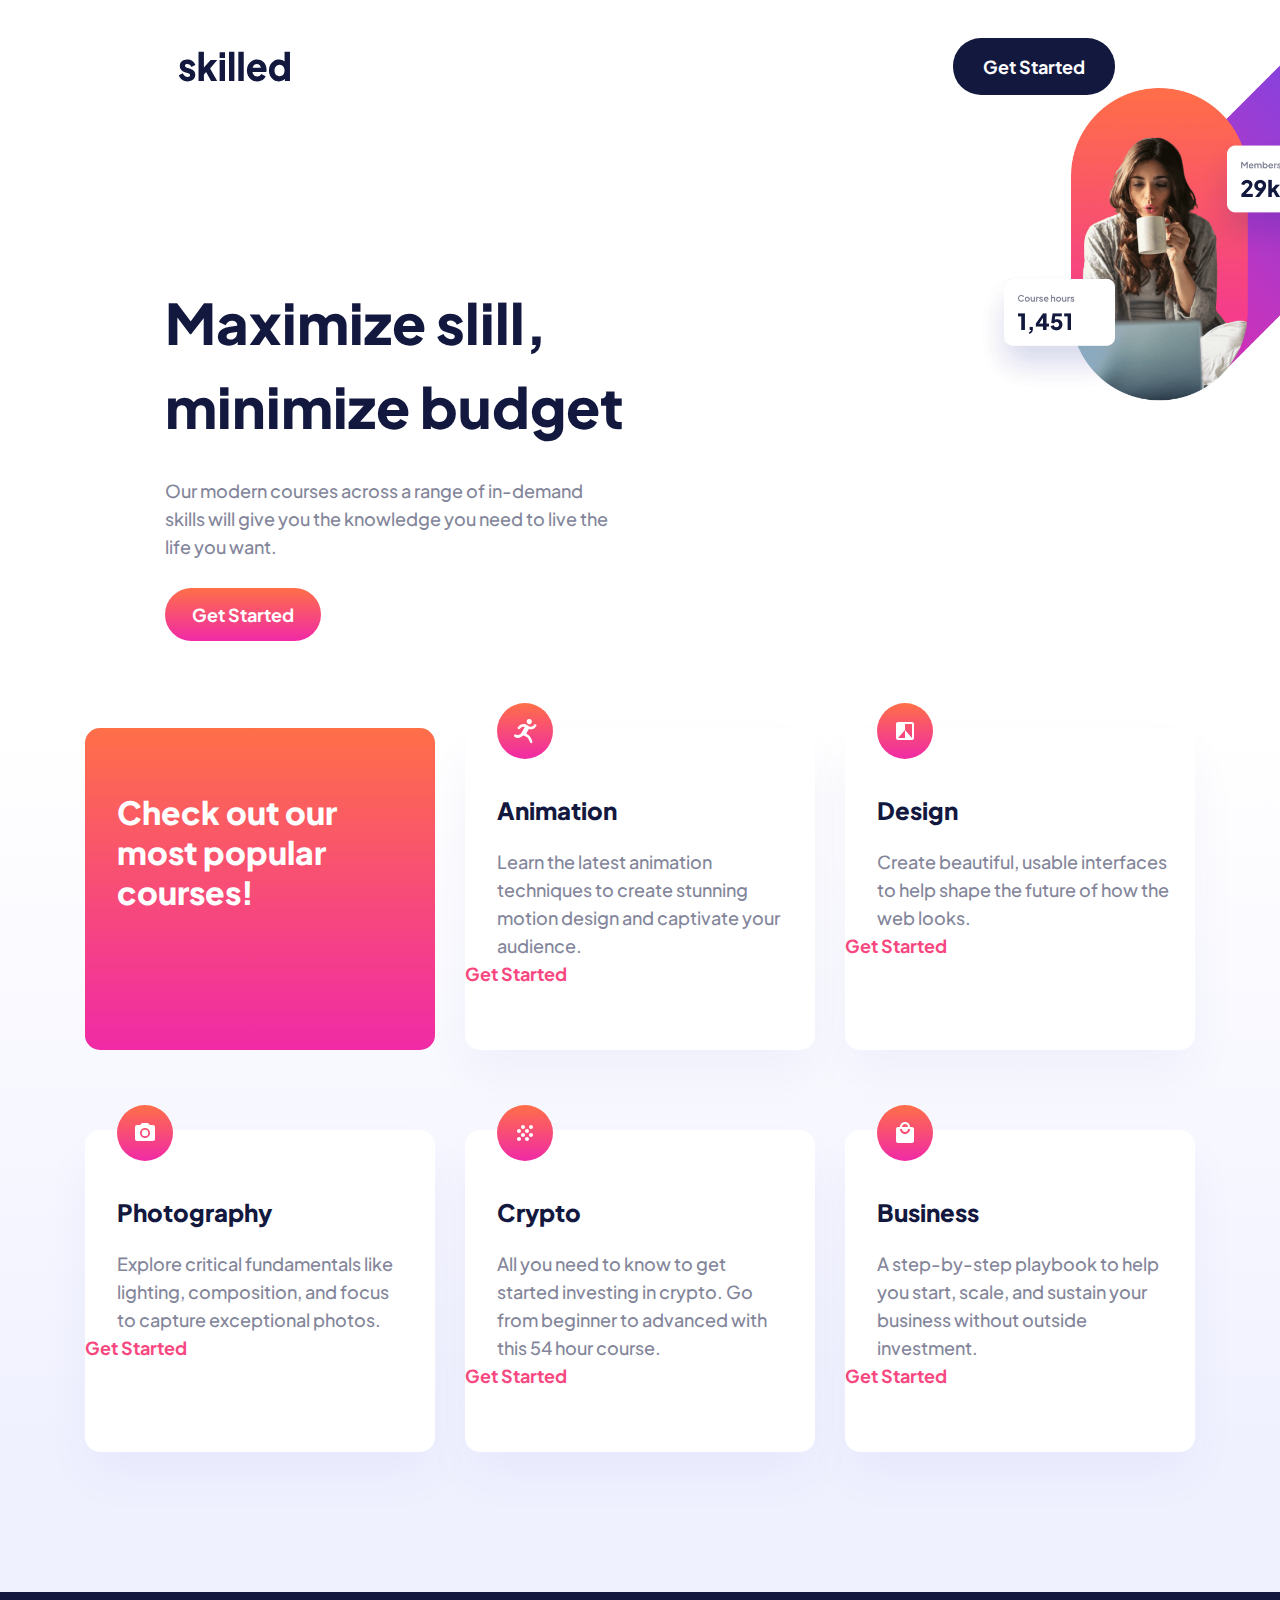
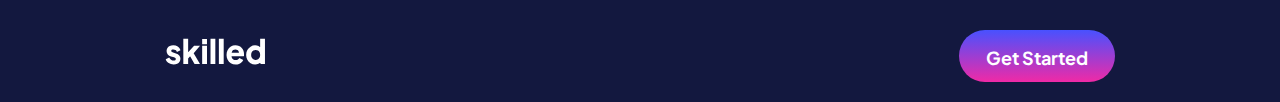
==== skilled-elearning-landing-page/index.html @ 68478321 "Add files via upload" ====
<!DOCTYPE html>
<html lang="en">
  <head>
    <meta charset="UTF-8" />
    <meta name="viewport" content="width=device-width, initial-scale=1.0" />

    <link rel="preconnect" href="https://fonts.googleapis.com" />
    <link rel="preconnect" href="https://fonts.gstatic.com" crossorigin />
    <link
      href="https://fonts.googleapis.com/css2?family=Plus+Jakarta+Sans:wght@400;500;700;800&display=swap"
      rel="stylesheet"
    />
    <link
      rel="icon"
      type="image/png"
      sizes="32x32"
      href="./assets/favicon-32x32.png"
    />
    <link rel="stylesheet" href="style.css" />

    <title>Frontend Mentor | Skilled e-learning landing page</title>
  </head>
  <body>
    <nav class="nav-flex">
      <img class="logo-nav" src="assets/logo-dark.svg" alt="icon" />
      <a class="btn-nav" href="#">Get Started</a>
    </nav>
    <section class="section-hero">
      <div class="flex-text">
        <h1 class="headr">Maximize slill, minimize budget</h1>
        <p class="text-hero">
          Our modern courses across a range of in-demand skills will give you
          the knowledge you need to live the life you want.
        </p>
        <a class="btn-hero" href="#">Get Started</a>
      </div>
      <div class="flex-img">
        <img class="img-hero" src="assets/image-hero-desktop@2x.png" alt="" />
      </div>
    </section>

    <div class="secnde">
      <section class="container-grid">
        <div class="text-min">
          <p>Check out our most popular courses!</p>
        </div>

        <div class="container">
          <img class="logo" src="assets/icon-animation.svg" alt="icon" />
          <strong class="heder-grid">Animation</strong>
          <p class="text-grid">
            Learn the latest animation techniques to create stunning motion
            design and captivate your audience.
          </p>
          <a class="btn-grid" href="#">Get Started</a>
        </div>

        <div class="container">
          <img class="logo" src="assets/icon-design.svg" alt="icon" />
          <strong class="heder-grid">Design</strong>
          <p class="text-grid">
            Create beautiful, usable interfaces to help shape the future of how
            the web looks.
          </p>
          <a class="btn-grid" href="#">Get Started</a>
        </div>

        <div class="container">
          <img class="logo" src="assets/icon-photography.svg" alt="icon" />
          <strong class="heder-grid">Photography</strong>
          <p class="text-grid">
            Explore critical fundamentals like lighting, composition, and focus
            to capture exceptional photos.
          </p>
          <a class="btn-grid" href="#">Get Started</a>
        </div>

        <div class="container">
          <img class="logo" src="assets/icon-crypto.svg" alt="icon" />
          <strong class="heder-grid">Crypto</strong>
          <p class="text-grid">
            All you need to know to get started investing in crypto. Go from
            beginner to advanced with this 54 hour course.
          </p>
          <a class="btn-grid" href="#">Get Started</a>
        </div>

        <div class="container">
          <img class="logo" src="assets/icon-business.svg" alt="icon" />
          <strong class="heder-grid">Business</strong>
          <p class="text-grid">
            A step-by-step playbook to help you start, scale, and sustain your
            business without outside investment.
          </p>
          <a class="btn-grid" href="#">Get Started</a>
        </div>
      </section>
      <footer class="footer">
        <img class="logo-light" src="assets/logo-light.svg" alt="logo" />
        <a class="btn-footer" href="#"> Get Started </a>
      </footer>
    </div>
  </body>
</html>
---- skilled-elearning-landing-page/style.css ----
/*
  1. Use a more-intuitive box-sizing model.
*/
*,
*::before,
*::after {
  box-sizing: border-box;
}
/*
  2. Remove default margin
*/
* {
  margin: 0;
}
/*
  Typographic tweaks!
  3. Add accessible line-height
  4. Improve text rendering
*/
body {
  line-height: 1.5;
  -webkit-font-smoothing: antialiased;
}
/*
  5. Improve media defaults
*/
img,
picture,
video,
canvas,
svg {
  display: block;
  max-width: 100%;
}
/*
  6. Remove built-in form typography styles
*/
input,
button,
textarea,
select {
  font: inherit;
}
/*
  7. Avoid text overflows
*/
p,
h1,
h2,
h3,
h4,
h5,
h6 {
  overflow-wrap: break-word;
}
/*
  8. Create a root stacking context
*/
#root,
#__next {
  isolation: isolate;
}
html {
  /* font-size: 10px; */
  /* 10px / 16px = 0.625 = 62.5% */
  /* percentage of user's browser font-size setting */
  font-size: 62.5%;
}
body {
  font-family: "Plus Jakarta Sans", sans-serif;
}

.nav-flex {
  display: flex;
  justify-content: space-between;
  padding: 3.8rem 16.5rem 0 16.5rem;
}

.logo-nav {
  padding: 1.3rem;
}

.btn-nav:link,
.btn-nav:visited {
  color: #fff;
  font-size: 1.8rem;
  font-weight: 700;
  text-decoration: none;
  border-radius: 2.8rem;
  padding: 15px 30px;

  background: var(--13183-f, #13183f);
}

.btn-nav:hover,
.btn-nav:active {
  background-color: #83869a;
}

.section-hero {
  display: flex;
  /* justify-content: space-between; */
}

.flex-img {
  width: 150rem;
}

.headr {
  font-size: 5.6rem;
  font-weight: 800;
  color: #13183f;
  display: inline-block;
  padding: 18.5rem 0 2.9rem 16.5rem;
}

.img-hero {
  max-width: 100%;
  margin: -182px 0 0 277px;
}

.text-hero {
  font-size: 1.8rem;
  font-weight: 500;
  line-height: 2.8rem;
  color: #83869a;
  padding: 0 8.6rem 4rem 16.5rem;
  width: 69.7rem;
}

.btn-hero:link,
.btn-hero:visited {
  font-size: 1.8rem;
  font-weight: 700;
  color: #fff;
  text-decoration: none;
  border-radius: 3.1rem;
  background: var(
    --gradient-1,
    linear-gradient(180deg, #ff6f48 0%, #f02aa6 100%)
  );
  margin-left: 16.5rem;
  padding: 15px 27px;
}

.btn-hero:hover,
.btn-hero:active {
  background: var(
    --gradient-1-hover,
    linear-gradient(
      0deg,
      rgba(255, 255, 255, 0.5) 0%,
      rgba(255, 255, 255, 0.5) 100%
    ),
    linear-gradient(180deg, #ff6f48 0%, #f02aa6 100%)
  );
}

/* ******************** */
/* SECTION */
/* ******************** */

.container-grid {
  display: grid;
  grid-template-columns: 350px 350px 350px;
  grid-template-rows: 322px 322px;
  row-gap: 8rem;
  column-gap: 3rem;
  justify-content: center;
  margin-top: 10rem;
  margin-bottom: 14rem;

  background: linear-gradient(180deg, #fff 0%, #f0f1ff 100%);
}

.secnde {
  background-color: #f0f1ff;
}

.container {
  background-color: #fff;
  box-shadow: 0px 25px 50px 0px rgba(6, 22, 141, 0.04);
  position: relative;
  border-radius: 15px;
}

.logo {
  position: absolute;
  top: -25px;
  left: 32px;
}

.heder-grid {
  font-size: 2.4rem;
  font-weight: 800;
  color: #13183f;
  display: inline-block;
  padding: 64px 20px 20px 32px;
}

.text-min {
  font-size: 3.2rem;
  font-weight: 800;
  line-height: 4rem;
  color: #fff;
  border-radius: 15px;
  background: var(
    --gradient-1,
    linear-gradient(180deg, #ff6f48 0%, #f02aa6 100%)
  );
}

.text-min p {
  padding: 6.4rem 3.2rem 0 3.2rem;
}

.text-grid {
  font-size: 1.8rem;
  font-weight: 500;
  line-height: 2.8rem;
  color: #83869a;
  padding: 0 2.5rem 0 3.2rem;
}

.btn-grid:link,
.btn-grid:visited {
  font-size: 1.8rem;
  font-weight: 700;
  color: #f74780;
  text-decoration: none;
  /* display: inline-block; */
  /* margin: 20px 20px 20px 3.2rem; */
}

.btn-grid:hover,
.btn-grid:active {
  color: #ffa7c3;
}

/* ******************** */
/* FOOTER */
/* ******************** */

.footer {
  background-color: #13183f;
  display: flex;
  justify-content: space-between;
  /* clear: both; */
  height: 11rem;
}

.logo-light {
  width: 100px;
  height: 27px;
  margin: 46px 0 0 16.5rem;
}

.btn-footer:link,
.btn-footer:visited {
  font-size: 1.8rem;
  font-weight: 700;
  color: #fff;
  text-decoration: none;
  border-radius: 28px;

  padding: 14px 27px;
  background: linear-gradient(180deg, #4851ff 0%, #f02aa6 100%);

  margin: 3.8rem 16.5rem 2rem 0;
}

.btn-footer:hover,
.btn-footer:active {
}
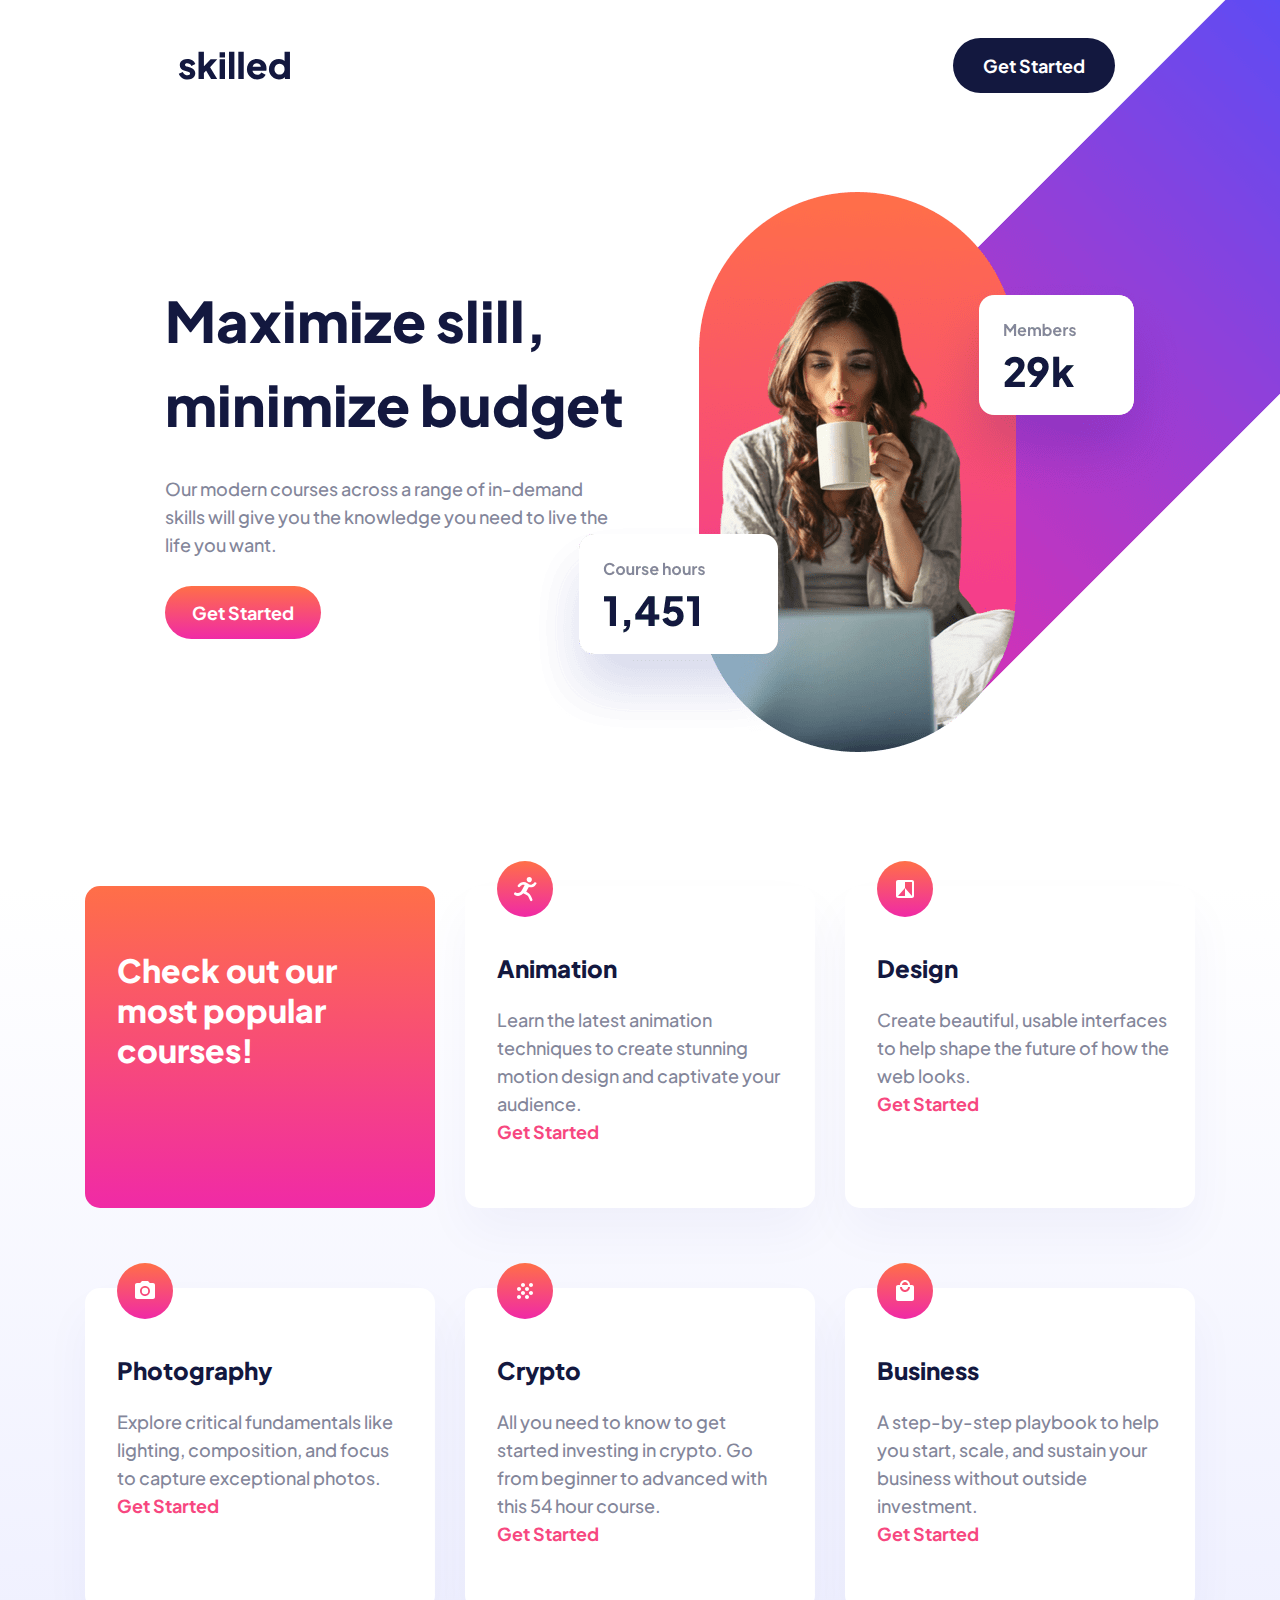
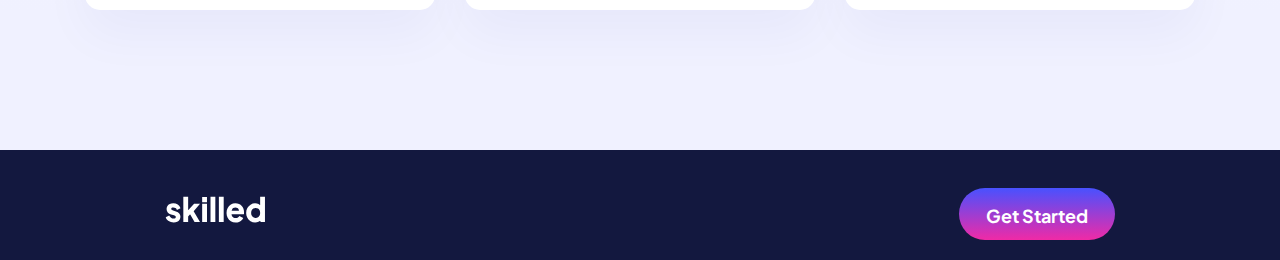
==== commit 727fd286: "Add files via upload" ====
--- a/skilled-elearning-landing-page/index.html
+++ b/skilled-elearning-landing-page/index.html
@@ -17,28 +17,41 @@
       href="./assets/favicon-32x32.png"
     />
     <link rel="stylesheet" href="style.css" />
+    <link rel="stylesheet" href="queries.css" />
 
     <title>Frontend Mentor | Skilled e-learning landing page</title>
   </head>
   <body>
-    <nav class="nav-flex">
-      <img class="logo-nav" src="assets/logo-dark.svg" alt="icon" />
-      <a class="btn-nav" href="#">Get Started</a>
-    </nav>
-    <section class="section-hero">
-      <div class="flex-text">
-        <h1 class="headr">Maximize slill, minimize budget</h1>
-        <p class="text-hero">
-          Our modern courses across a range of in-demand skills will give you
-          the knowledge you need to live the life you want.
-        </p>
-        <a class="btn-hero" href="#">Get Started</a>
-      </div>
-      <div class="flex-img">
-        <img class="img-hero" src="assets/image-hero-desktop@2x.png" alt="" />
-      </div>
+    <section>
+      <nav class="nav-flex">
+        <img class="logo-nav" src="assets/logo-dark.svg" alt="icon" />
+        <a class="btn-nav" href="#">Get Started</a>
+      </nav>
+      <section class="section-hero">
+        <div class="flex-text">
+          <h1 class="headr">Maximize slill, minimize budget</h1>
+          <p class="text-hero">
+            Our modern courses across a range of in-demand skills will give you
+            the knowledge you need to live the life you want.
+          </p>
+          <a class="btn-hero" href="#">Get Started</a>
+        </div>
+        <div class="flex-img">
+          <picture>
+            <source
+              media="(max-width: 24rem)"
+              srcset="assets/image-hero-mobile.png"
+            />
+
+            <source
+              media="(max-width: 48rem)"
+              srcset="assets/image-hero-tablet.png"
+            />
+            <img class="img-hero" src="assets/image-hero-desktop.png" alt="" />
+          </picture>
+        </div>
+      </section>
     </section>
-
     <div class="secnde">
       <section class="container-grid">
         <div class="text-min">
--- a/skilled-elearning-landing-page/style.css
+++ b/skilled-elearning-landing-page/style.css
@@ -68,12 +68,15 @@
 }
 body {
   font-family: "Plus Jakarta Sans", sans-serif;
+  /* max-width: 1440px; */
+  overflow-x: hidden;
 }
 
 .nav-flex {
   display: flex;
   justify-content: space-between;
   padding: 3.8rem 16.5rem 0 16.5rem;
+  position: relative;
 }
 
 .logo-nav {
@@ -87,9 +90,9 @@
   font-weight: 700;
   text-decoration: none;
   border-radius: 2.8rem;
-  padding: 15px 30px;
-
-  background: var(--13183-f, #13183f);
+  padding: 14px 30px;
+  background-color: #13183f;
+  display: inline-block;
 }
 
 .btn-nav:hover,
@@ -98,7 +101,7 @@
 }
 
 .section-hero {
-  display: flex;
+  /* display: flex; */
   /* justify-content: space-between; */
 }
 
@@ -112,11 +115,16 @@
   color: #13183f;
   display: inline-block;
   padding: 18.5rem 0 2.9rem 16.5rem;
+  width: 780px;
 }
 
 .img-hero {
   max-width: 100%;
-  margin: -182px 0 0 277px;
+  /* margin: -182px 0 0 277px; */
+  position: absolute;
+  top: -122px;
+  right: -291px;
+  overflow: hidden;
 }
 
 .text-hero {
@@ -167,7 +175,7 @@
   row-gap: 8rem;
   column-gap: 3rem;
   justify-content: center;
-  margin-top: 10rem;
+  margin-top: 26rem;
   margin-bottom: 14rem;
 
   background: linear-gradient(180deg, #fff 0%, #f0f1ff 100%);
@@ -230,6 +238,7 @@
   text-decoration: none;
   /* display: inline-block; */
   /* margin: 20px 20px 20px 3.2rem; */
+  margin-left: 3.2rem;
 }
 
 .btn-grid:hover,
@@ -267,8 +276,18 @@
   background: linear-gradient(180deg, #4851ff 0%, #f02aa6 100%);
 
   margin: 3.8rem 16.5rem 2rem 0;
+  display: inline-block;
 }
 
 .btn-footer:hover,
 .btn-footer:active {
-}
+  background: var(
+    --gradient-2-hover,
+    linear-gradient(
+      0deg,
+      rgba(255, 255, 255, 0.5) 0%,
+      rgba(255, 255, 255, 0.5) 100%
+    ),
+    linear-gradient(180deg, #4851ff 0%, #f02aa6 100%)
+  );
+}
--- a/skilled-elearning-landing-page/queries.css
+++ b/skilled-elearning-landing-page/queries.css
@@ -0,0 +1,143 @@
+/************************/
+/* BELOW 768PX (Tablats)*/
+/************************/
+
+@media (max-width: 48em) {
+  .nav-flex {
+    padding: 3.1rem 4rem 0 3.9rem;
+  }
+
+  .logo-nav {
+    padding: 14px;
+  }
+
+  .btn-nav:link,
+  .btn-nav:visited {
+    padding: 15px 31px;
+  }
+
+  .headr {
+    font-size: 4rem;
+    padding: 10.5rem 0 2.5rem 3.9rem;
+    width: 440px;
+  }
+  .text-hero {
+    font-size: 1.6rem;
+    padding: 0 8.6rem 3.4rem 3.9rem;
+    width: 51.7rem;
+  }
+
+  .btn-hero:link,
+  .btn-hero:visited {
+    margin-left: 3.9rem;
+  }
+
+  .img-hero {
+    max-width: 84%;
+    top: -35px;
+    right: -228px;
+  }
+
+  .container-grid {
+    grid-template-columns: 339px 339px;
+    grid-template-rows: 259px 259px 259px;
+  }
+
+  .heder-grid {
+    font-size: 2rem;
+    padding: 56px 20px 20px 32px;
+  }
+
+  .text-min {
+    font-size: 2.4rem;
+    line-height: 32px;
+  }
+
+  .text-min p {
+    padding: 5.6rem 3.2rem 0 3.2rem;
+  }
+
+  .text-grid {
+    font-size: 1.6rem;
+    padding: 0 2.2rem 0 3.2rem;
+  }
+
+  .logo-light {
+    width: 94px;
+    height: 25px;
+    margin: 46px 0 0 4rem;
+  }
+
+  .btn-footer:link,
+  .btn-footer:visited {
+    margin: 3.2rem 3.9rem 2.4rem 0;
+  }
+}
+/************************/
+/* BELOW 384PX (Mobile)*/
+/************************/
+
+@media (max-width: 24em) {
+  .nav-flex {
+    padding: 2.2rem 1.6rem 0 1.6rem;
+  }
+
+  .logo-nav {
+    width: 118px;
+    height: 53px;
+  }
+
+  .btn-nav:link,
+  .btn-nav:visited {
+    padding: 12px 24px;
+  }
+
+  .headr {
+    font-size: 4rem;
+    padding: 10.2rem 0 2.6rem 1.6rem;
+    width: 460px;
+  }
+
+  .text-hero {
+    font-size: 1.6rem;
+    padding: 0 0 3.4rem 1.6rem;
+    width: 31.7rem;
+  }
+
+  .btn-hero:link,
+  .btn-hero:visited {
+    margin-left: 1.6rem;
+  }
+
+  .img-hero {
+    max-width: 100%;
+    top: 513px;
+    right: 18px;
+  }
+
+  .container-grid {
+    grid-template-columns: 343px;
+    grid-template-rows: 120px;
+    row-gap: 4rem;
+    margin-bottom: 8rem;
+    margin-top: 36rem;
+  }
+
+  .text-min {
+    height: 120px;
+  }
+
+  .text-min p {
+    padding: 2.4rem 3.2rem 0 2.8rem;
+  }
+
+  .btn-footer:link,
+  .btn-footer:visited {
+    margin: 3.2rem 1.6rem 2.4rem 0;
+  }
+
+  .logo-light {
+    width: 94px;
+    height: 25px;
+    margin: 46px 0 0 1.6rem;
+}
